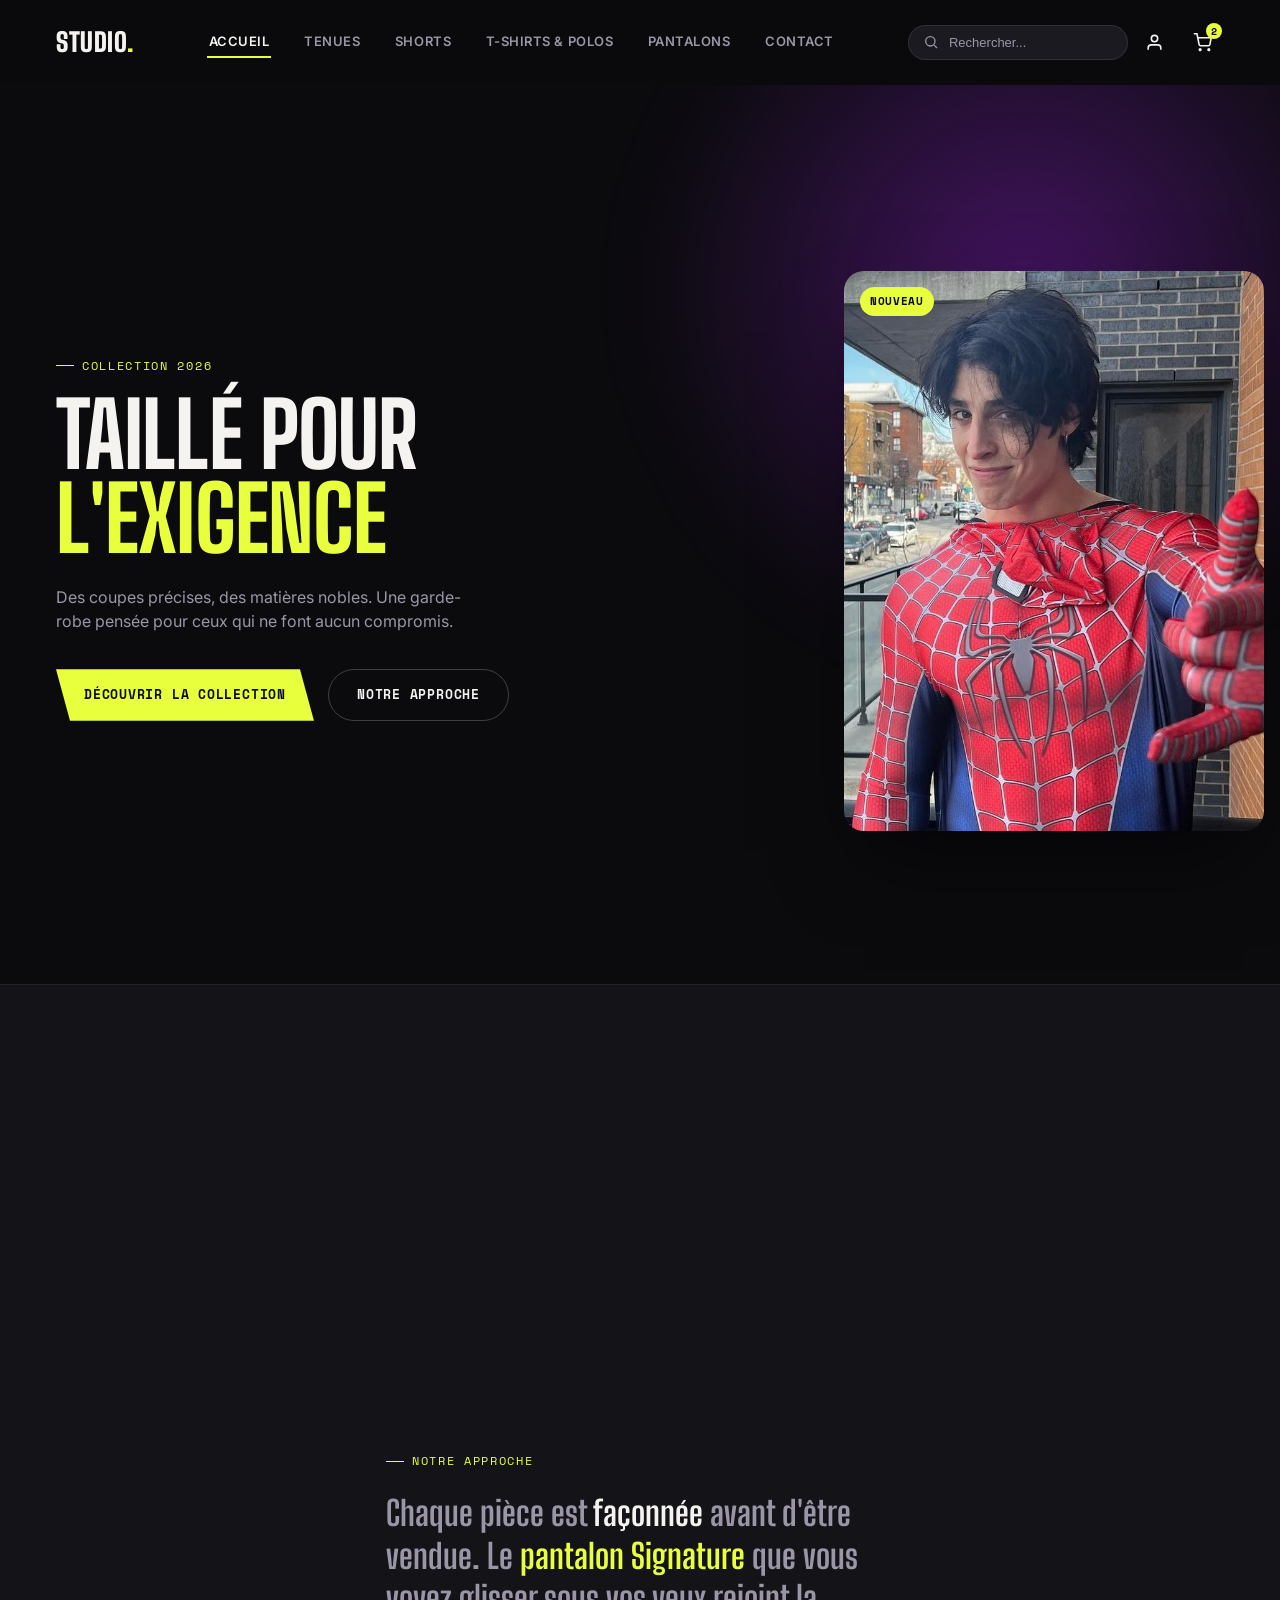
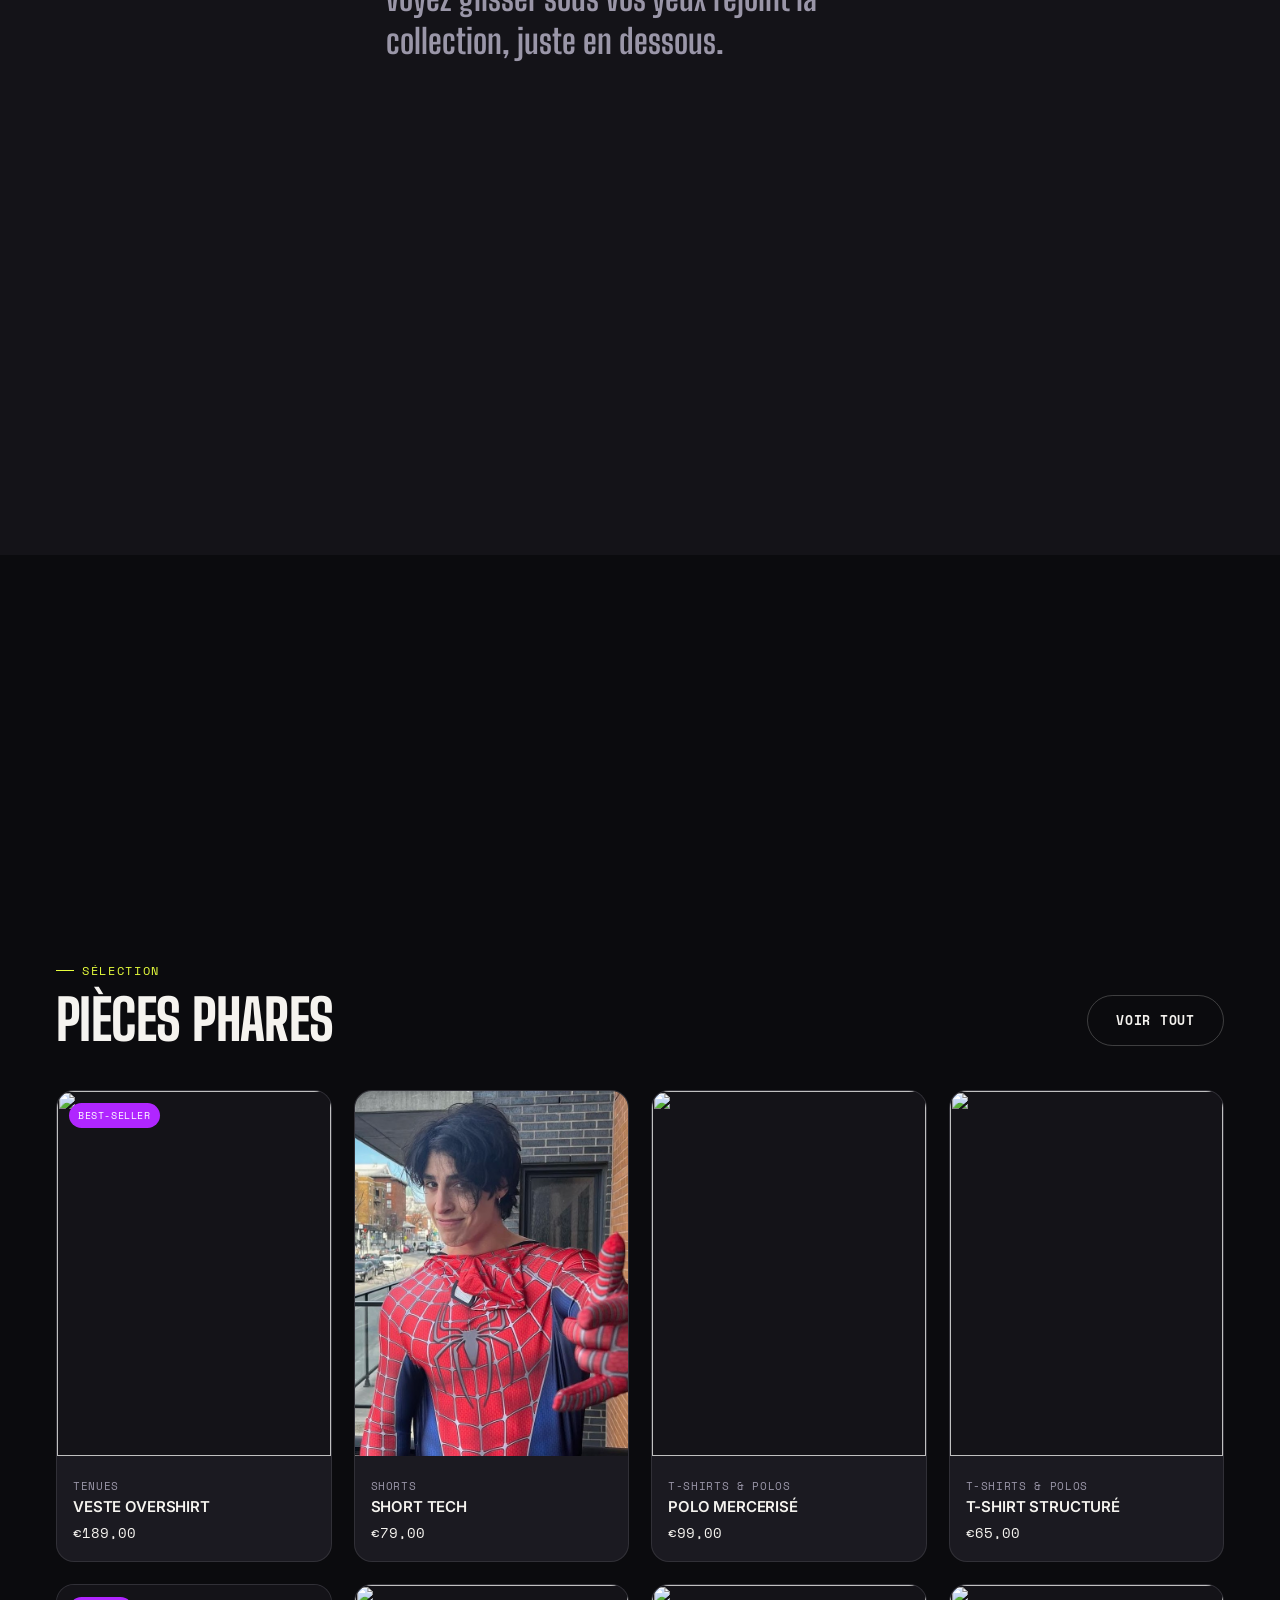
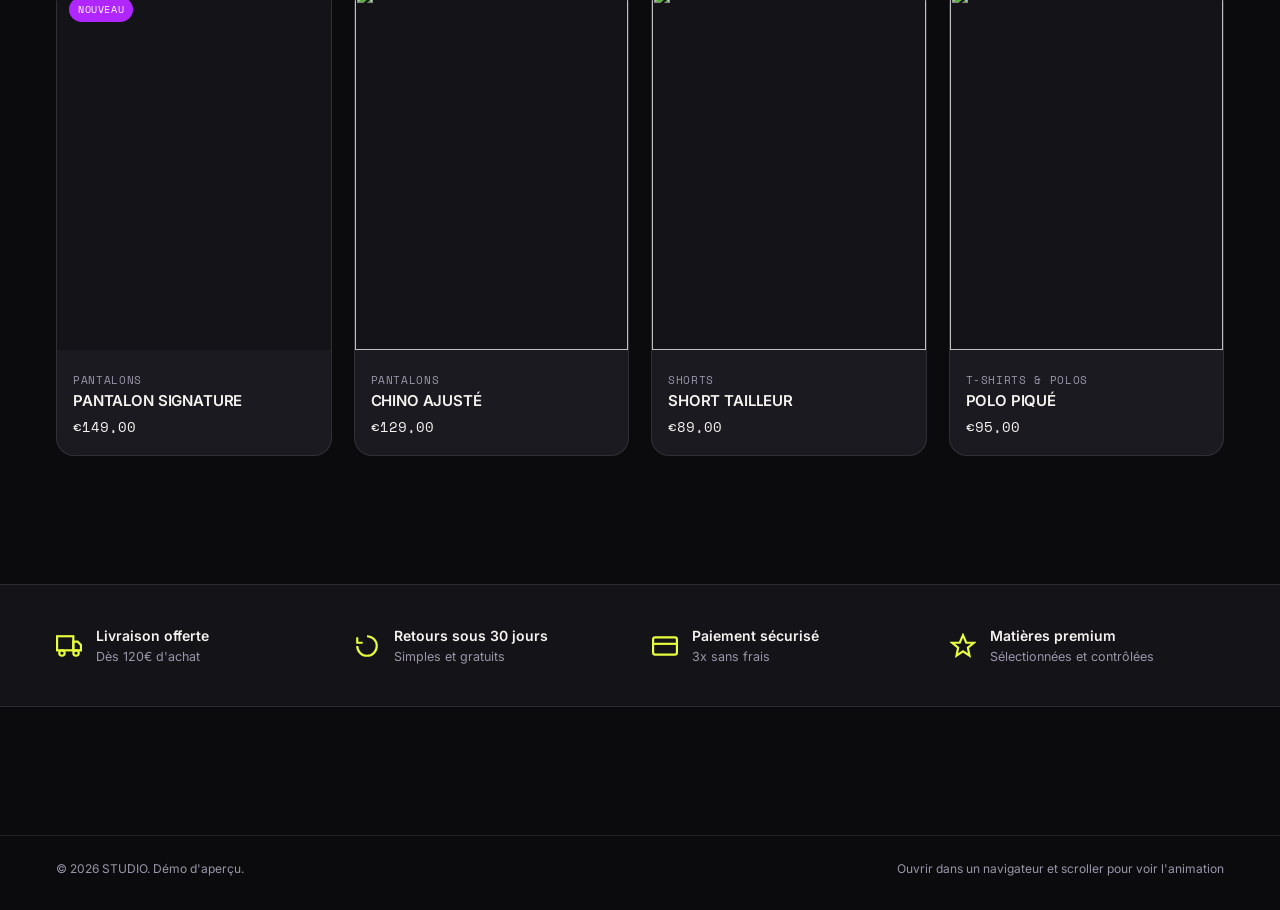
==== index.html @ 7e3ee6e3 "Rename preview.html to index.html" ====
<!doctype html>
<html lang="fr">
<head>
<meta charset="utf-8">
<meta name="viewport" content="width=device-width, initial-scale=1">
<title>Aperçu — Boutique haut de gamme (démo scrollytelling)</title>
<link rel="stylesheet" href="theme.css">
<script src="https://cdnjs.cloudflare.com/ajax/libs/gsap/3.12.5/gsap.min.js"></script>
<script src="https://cdnjs.cloudflare.com/ajax/libs/gsap/3.12.5/ScrollTrigger.min.js"></script>
</head>
<body>

<!-- ============ HEADER ============ -->
<header class="site-header" data-header>
  <div class="container site-header__inner">
    <a href="#" class="site-header__logo">STUDIO<span>.</span></a>
    <nav class="site-nav">
      <a href="#" aria-current="page">Accueil</a>
      <a href="#">Tenues</a>
      <a href="#">Shorts</a>
      <a href="#">T-shirts &amp; Polos</a>
      <a href="#">Pantalons</a>
      <a href="#">Contact</a>
    </nav>
    <div class="site-header__actions">
      <form class="header-search" onsubmit="return false;">
        <svg viewBox="0 0 24 24" fill="none" stroke="currentColor" stroke-width="2"><circle cx="11" cy="11" r="7"/><line x1="21" y1="21" x2="16.65" y2="16.65"/></svg>
        <input type="search" placeholder="Rechercher...">
      </form>
      <a href="#" class="header-icon-btn"><svg viewBox="0 0 24 24" fill="none" stroke="currentColor" stroke-width="2"><path d="M20 21v-2a4 4 0 0 0-4-4H8a4 4 0 0 0-4 4v2"/><circle cx="12" cy="7" r="4"/></svg></a>
      <a href="#" class="header-icon-btn">
        <svg viewBox="0 0 24 24" fill="none" stroke="currentColor" stroke-width="2"><circle cx="9" cy="21" r="1"/><circle cx="20" cy="21" r="1"/><path d="M1 1h4l2.68 13.39a2 2 0 0 0 2 1.61h9.72a2 2 0 0 0 2-1.61L23 6H6"/></svg>
        <span class="cart-count">2</span>
      </a>
    </div>
  </div>
</header>

<main>

  <!-- ============ HERO + TRAJET DU PANTALON ============ -->
  <div class="scrolly-track" data-scrolly-track>

    <section class="hero">
      <div class="container hero__grid">
        <div class="hero__content">
          <span class="eyebrow">Collection 2026</span>
          <h1 class="hero__title">Taillé pour <em>l'exigence</em></h1>
          <p class="hero__desc">Des coupes précises, des matières nobles. Une garde-robe pensée pour ceux qui ne font aucun compromis.</p>
          <div class="hero__cta">
            <a href="#" class="btn">Découvrir la collection</a>
            <a href="#recit" class="btn btn--ghost">Notre approche</a>
          </div>
        </div>

        <div class="hero-pantalon-wrap" data-hero-pantalon-wrap>
          <figure class="hero-pantalon" data-hero-pantalon>
            <span class="hero-pantalon__tag">Nouveau</span>
            <img src="Tennue1.Png" alt="Placeholder pantalon">
          </figure>
        </div>
      </div>
    </section>

    <section class="scrolly-story" id="recit">
      <div class="container scrolly-story__inner">
        <span class="eyebrow">Notre approche</span>
        <p style="margin-top:22px;">
          Chaque pièce est <strong>façonnée</strong> avant d'être vendue.
          Le <mark>pantalon Signature</mark> que vous voyez glisser sous vos yeux rejoint la collection, juste en dessous.
        </p>
      </div>
    </section>

  </div>

  <!-- ============ GRILLE PRODUITS ============ -->
  <section class="product-section" id="produits">
    <div class="container">
      <div class="product-section__head">
        <div>
          <span class="eyebrow">Sélection</span>
          <h2 class="product-section__title">Pièces phares</h2>
        </div>
        <a href="#" class="btn btn--ghost">Voir tout</a>
      </div>

      <div class="product-grid">
        <a href="#" class="product-card">
          <div class="product-card__media"><span class="product-card__badge">Best-seller</span><img src="https://placehold.co/700x900/1B1A21/9A96A8?text=Veste+Overshirt" alt=""><span class="product-card__quickadd"><svg viewBox="0 0 24 24" width="16" height="16" fill="none" stroke="currentColor" stroke-width="2.4"><line x1="12" y1="5" x2="12" y2="19"/><line x1="5" y1="12" x2="19" y2="12"/></svg></span></div>
          <div class="product-card__body"><span class="product-card__cat">Tenues</span><h3 class="product-card__name">Veste Overshirt</h3><div class="product-card__price"><span>€189,00</span></div></div>
        </a>

        <a href="#" class="product-card">
          <div class="product-card__media"><img src="Tennue1.Png" alt=""><span class="product-card__quickadd"><svg viewBox="0 0 24 24" width="16" height="16" fill="none" stroke="currentColor" stroke-width="2.4"><line x1="12" y1="5" x2="12" y2="19"/><line x1="5" y1="12" x2="19" y2="12"/></svg></span></div>
          <div class="product-card__body"><span class="product-card__cat">Shorts</span><h3 class="product-card__name">Short Tech</h3><div class="product-card__price"><span>€79,00</span></div></div>
        </a>

        <a href="#" class="product-card">
          <div class="product-card__media"><img src="https://placehold.co/700x900/1B1A21/9A96A8?text=Polo+Mercerise" alt=""><span class="product-card__quickadd"><svg viewBox="0 0 24 24" width="16" height="16" fill="none" stroke="currentColor" stroke-width="2.4"><line x1="12" y1="5" x2="12" y2="19"/><line x1="5" y1="12" x2="19" y2="12"/></svg></span></div>
          <div class="product-card__body"><span class="product-card__cat">T-shirts &amp; Polos</span><h3 class="product-card__name">Polo Mercerisé</h3><div class="product-card__price"><span>€99,00</span></div></div>
        </a>

        <a href="#" class="product-card">
          <div class="product-card__media"><img src="https://placehold.co/700x900/1B1A21/9A96A8?text=T-shirt+Structure" alt=""><span class="product-card__quickadd"><svg viewBox="0 0 24 24" width="16" height="16" fill="none" stroke="currentColor" stroke-width="2.4"><line x1="12" y1="5" x2="12" y2="19"/><line x1="5" y1="12" x2="19" y2="12"/></svg></span></div>
          <div class="product-card__body"><span class="product-card__cat">T-shirts &amp; Polos</span><h3 class="product-card__name">T-shirt Structuré</h3><div class="product-card__price"><span>€65,00</span></div></div>
        </a>

        <!-- CASE CIBLE DE L'ANIMATION -->
        <a href="#" class="product-card grid-target-case" data-grid-target>
          <div class="product-card__media">
            <span class="product-card__badge">Nouveau</span>
            <img src="https://placehold.co/700x900/1B1A21/E8FF3D?text=Pantalon+Signature" alt="">
            <span class="product-card__quickadd"><svg viewBox="0 0 24 24" width="16" height="16" fill="none" stroke="currentColor" stroke-width="2.4"><line x1="12" y1="5" x2="12" y2="19"/><line x1="5" y1="12" x2="19" y2="12"/></svg></span>
          </div>
          <div class="product-card__body"><span class="product-card__cat">Pantalons</span><h3 class="product-card__name">Pantalon Signature</h3><div class="product-card__price"><span>€149,00</span></div></div>
        </a>

        <a href="#" class="product-card">
          <div class="product-card__media"><img src="https://placehold.co/700x900/1B1A21/9A96A8?text=Chino+Ajuste" alt=""><span class="product-card__quickadd"><svg viewBox="0 0 24 24" width="16" height="16" fill="none" stroke="currentColor" stroke-width="2.4"><line x1="12" y1="5" x2="12" y2="19"/><line x1="5" y1="12" x2="19" y2="12"/></svg></span></div>
          <div class="product-card__body"><span class="product-card__cat">Pantalons</span><h3 class="product-card__name">Chino Ajusté</h3><div class="product-card__price"><span>€129,00</span></div></div>
        </a>

        <a href="#" class="product-card">
          <div class="product-card__media"><img src="https://placehold.co/700x900/1B1A21/9A96A8?text=Short+Tailleur" alt=""><span class="product-card__quickadd"><svg viewBox="0 0 24 24" width="16" height="16" fill="none" stroke="currentColor" stroke-width="2.4"><line x1="12" y1="5" x2="12" y2="19"/><line x1="5" y1="12" x2="19" y2="12"/></svg></span></div>
          <div class="product-card__body"><span class="product-card__cat">Shorts</span><h3 class="product-card__name">Short Tailleur</h3><div class="product-card__price"><span>€89,00</span></div></div>
        </a>

        <a href="#" class="product-card">
          <div class="product-card__media"><img src="https://placehold.co/700x900/1B1A21/9A96A8?text=Polo+Pique" alt=""><span class="product-card__quickadd"><svg viewBox="0 0 24 24" width="16" height="16" fill="none" stroke="currentColor" stroke-width="2.4"><line x1="12" y1="5" x2="12" y2="19"/><line x1="5" y1="12" x2="19" y2="12"/></svg></span></div>
          <div class="product-card__body"><span class="product-card__cat">T-shirts &amp; Polos</span><h3 class="product-card__name">Polo Piqué</h3><div class="product-card__price"><span>€95,00</span></div></div>
        </a>
      </div>
    </div>
  </section>

  <!-- ============ RÉASSURANCE ============ -->
  <section class="reassurance">
    <div class="container reassurance__grid">
      <div class="reassurance__item"><svg viewBox="0 0 24 24" fill="none" stroke="currentColor" stroke-width="2"><rect x="1" y="3" width="15" height="13"/><path d="M16 8h4l3 3v5h-7V8z"/><circle cx="5.5" cy="18.5" r="2.5"/><circle cx="18.5" cy="18.5" r="2.5"/></svg><div><h4>Livraison offerte</h4><p>Dès 120€ d'achat</p></div></div>
      <div class="reassurance__item"><svg viewBox="0 0 24 24" fill="none" stroke="currentColor" stroke-width="2"><path d="M3 12a9 9 0 1 0 9-9"/><path d="M3 4v5h5"/></svg><div><h4>Retours sous 30 jours</h4><p>Simples et gratuits</p></div></div>
      <div class="reassurance__item"><svg viewBox="0 0 24 24" fill="none" stroke="currentColor" stroke-width="2"><rect x="1" y="4" width="22" height="16" rx="2"/><line x1="1" y1="10" x2="23" y2="10"/></svg><div><h4>Paiement sécurisé</h4><p>3x sans frais</p></div></div>
      <div class="reassurance__item"><svg viewBox="0 0 24 24" fill="none" stroke="currentColor" stroke-width="2"><path d="M12 2l3 7h7l-5.5 4.5L18 21l-6-4-6 4 1.5-7.5L2 9h7z"/></svg><div><h4>Matières premium</h4><p>Sélectionnées et contrôlées</p></div></div>
    </div>
  </section>

</main>

<footer class="site-footer">
  <div class="container site-footer__bottom">
    <span>&copy; 2026 STUDIO. Démo d'aperçu.</span>
    <span>Ouvrir dans un navigateur et scroller pour voir l'animation</span>
  </div>
</footer>

<script src="assets/scrollytelling.js" defer></script>
</body>
</html>
---- theme.css ----
/* ==========================================================================
   THEME.CSS — Boutique haut de gamme
   Palette : noir profond + violet électrique + jaune acide
   Typo     : Big Shoulders Display (titres) / Inter (texte) / Space Mono (tags)
   ========================================================================== */

@import url('https://fonts.googleapis.com/css2?family=Big+Shoulders+Display:wght@600;700;800;900&family=Inter:wght@400;500;600;700&family=Space+Mono:wght@400;700&display=swap');

/* ---------- 1. Design tokens ------------------------------------------- */
:root{
  /* Couleurs de fond */
  --color-bg:           #0B0B0E;   /* noir profond, base */
  --color-bg-soft:      #141318;   /* sections alternées */
  --color-surface:      #1B1A21;   /* cartes produit */
  --color-surface-2:    #232129;   /* survol carte */

  /* Couleurs de texte */
  --color-text:         #F5F3EF;
  --color-text-muted:   #9A96A8;

  /* Accents vibrants (à ajuster librement) */
  --color-accent:       #B026FF;   /* violet électrique */
  --color-accent-2:     #E8FF3D;   /* jaune acide / néon */
  --color-accent-rgb:   176, 38, 255;

  /* Traits / bordures */
  --color-line:         rgba(245, 243, 239, 0.10);
  --color-line-strong:  rgba(245, 243, 239, 0.22);

  /* Typo */
  --font-display: 'Big Shoulders Display', 'Arial Narrow', sans-serif;
  --font-body:    'Inter', -apple-system, BlinkMacSystemFont, sans-serif;
  --font-mono:    'Space Mono', ui-monospace, monospace;

  /* Rythme */
  --container-max: 1360px;
  --gap-section:   clamp(64px, 10vw, 140px);
  --radius-card:   18px;
  --radius-pill:   999px;

  /* Transitions */
  --ease-premium: cubic-bezier(.16,.84,.24,1);
}

/* ---------- 2. Reset & base --------------------------------------------- */
*, *::before, *::after{ box-sizing: border-box; }
html{ scroll-behavior: smooth; }
@media (prefers-reduced-motion: reduce){
  html{ scroll-behavior: auto; }
  *, *::before, *::after{ animation-duration: 0.001ms !important; transition-duration: 0.001ms !important; }
}

body{
  margin: 0;
  background: var(--color-bg);
  color: var(--color-text);
  font-family: var(--font-body);
  font-size: 16px;
  line-height: 1.5;
  -webkit-font-smoothing: antialiased;
}

img{ max-width: 100%; display: block; }
a{ color: inherit; text-decoration: none; }
button{ font-family: inherit; cursor: pointer; }

.container{
  max-width: var(--container-max);
  margin-inline: auto;
  padding-inline: clamp(20px, 5vw, 56px);
}

.eyebrow{
  font-family: var(--font-mono);
  font-size: 12px;
  letter-spacing: 0.14em;
  text-transform: uppercase;
  color: var(--color-accent-2);
  display: inline-flex;
  align-items: center;
  gap: 8px;
}
.eyebrow::before{
  content: "";
  width: 18px;
  height: 1px;
  background: var(--color-accent-2);
}

h1, h2, h3, .font-display{
  font-family: var(--font-display);
  font-weight: 800;
  text-transform: uppercase;
  letter-spacing: -0.01em;
  line-height: 0.94;
  margin: 0;
}

/* Bouton signature : coin coupé façon étiquette de vêtement */
.btn{
  --btn-bg: var(--color-accent-2);
  --btn-fg: #0B0B0E;
  display: inline-flex;
  align-items: center;
  gap: 10px;
  padding: 15px 28px;
  background: var(--btn-bg);
  color: var(--btn-fg);
  font-family: var(--font-mono);
  font-size: 13px;
  font-weight: 700;
  letter-spacing: 0.06em;
  text-transform: uppercase;
  border: none;
  clip-path: polygon(0 0, calc(100% - 14px) 0, 100% 100%, 14px 100%);
  transition: transform .35s var(--ease-premium), background .35s;
}
.btn:hover{ transform: translateY(-2px); }
.btn--ghost{
  --btn-bg: transparent;
  --btn-fg: var(--color-text);
  border: 1px solid var(--color-line-strong);
  clip-path: none;
  border-radius: var(--radius-pill);
}
.btn--ghost:hover{ border-color: var(--color-accent-2); color: var(--color-accent-2); }

/* ==========================================================================
   3. HEADER
   ========================================================================== */
.site-header{
  position: sticky;
  top: 0;
  z-index: 100;
  width: 100%;
  background: rgba(11, 11, 14, 0.55);
  backdrop-filter: blur(14px) saturate(140%);
  border-bottom: 1px solid transparent;
  transition: border-color .3s ease, background .3s ease;
}
.site-header.is-scrolled{
  background: rgba(11, 11, 14, 0.92);
  border-bottom-color: var(--color-line);
}

.site-header__inner{
  display: flex;
  align-items: center;
  justify-content: space-between;
  gap: 24px;
  height: 84px;
}

.site-header__logo{
  font-family: var(--font-display);
  font-size: 26px;
  font-weight: 900;
  text-transform: uppercase;
  letter-spacing: 0.02em;
  white-space: nowrap;
}
.site-header__logo span{ color: var(--color-accent-2); }

.site-nav{
  display: flex;
  align-items: center;
  gap: clamp(18px, 2.4vw, 38px);
}
.site-nav a{
  position: relative;
  font-size: 13px;
  font-weight: 600;
  letter-spacing: 0.04em;
  text-transform: uppercase;
  color: var(--color-text-muted);
  padding: 6px 2px;
  transition: color .25s;
}
.site-nav a::after{
  content: "";
  position: absolute;
  left: 0; bottom: 0;
  height: 2px;
  width: 0%;
  background: var(--color-accent-2);
  transition: width .3s var(--ease-premium);
}
.site-nav a:hover,
.site-nav a[aria-current="page"]{ color: var(--color-text); }
.site-nav a:hover::after,
.site-nav a[aria-current="page"]::after{ width: 100%; }

.site-header__actions{
  display: flex;
  align-items: center;
  gap: 6px;
}
.header-icon-btn{
  position: relative;
  width: 42px;
  height: 42px;
  display: grid;
  place-items: center;
  border-radius: 50%;
  color: var(--color-text);
  background: transparent;
  transition: background .25s;
}
.header-icon-btn:hover{ background: var(--color-surface); }
.header-icon-btn svg{ width: 19px; height: 19px; }
.header-icon-btn .cart-count{
  position: absolute;
  top: 2px; right: 2px;
  min-width: 16px;
  height: 16px;
  padding: 0 3px;
  border-radius: 50%;
  background: var(--color-accent-2);
  color: #0B0B0E;
  font-family: var(--font-mono);
  font-size: 10px;
  font-weight: 700;
  display: grid;
  place-items: center;
}

.header-search{
  display: flex;
  align-items: center;
  gap: 8px;
  background: var(--color-surface);
  border: 1px solid var(--color-line);
  border-radius: var(--radius-pill);
  padding: 8px 14px;
  width: 220px;
  transition: border-color .25s, width .25s;
}
.header-search:focus-within{ border-color: var(--color-accent); width: 260px; }
.header-search input{
  background: none;
  border: none;
  outline: none;
  color: var(--color-text);
  font-size: 13px;
  width: 100%;
}
.header-search input::placeholder{ color: var(--color-text-muted); }
.header-search svg{ width: 16px; height: 16px; flex-shrink: 0; color: var(--color-text-muted); }

.header-burger{ display: none; }

@media (max-width: 900px){
  .site-nav{ display: none; }
  .header-search{ display: none; }
  .header-burger{
    display: grid;
    place-items: center;
    width: 42px; height: 42px;
  }
}

/* ==========================================================================
   4. HERO + SCROLLYTELLING
   ========================================================================== */
.scrolly-track{
  position: relative;
  /* Hauteur = distance de scroll pendant laquelle le pantalon voyage.
     Augmenter/diminuer cette valeur ralentit ou accélère la trajectoire. */
  min-height: 260vh;
}

.hero{
  position: relative;
  height: 100vh;
  min-height: 640px;
  display: flex;
  align-items: center;
  overflow: hidden;
  border-bottom: 1px solid var(--color-line);
}

.hero::before{
  /* Halo d'accent en fond, ambiance "spotlight" */
  content: "";
  position: absolute;
  top: -20%; right: -10%;
  width: 60vw; height: 60vw;
  background: radial-gradient(circle, rgba(var(--color-accent-rgb), .35), transparent 70%);
  filter: blur(40px);
  pointer-events: none;
}

.hero__grid{
  position: relative;
  z-index: 2;
  width: 100%;
  display: grid;
  grid-template-columns: 1.1fr 1fr;
  align-items: center;
  gap: 40px;
}

.hero__content{ max-width: 560px; }
.hero__title{
  font-size: clamp(48px, 7vw, 96px);
  margin-top: 18px;
}
.hero__title em{
  font-style: normal;
  color: var(--color-accent-2);
  -webkit-text-stroke: 0;
}
.hero__desc{
  margin-top: 24px;
  max-width: 420px;
  color: var(--color-text-muted);
  font-size: 16px;
}
.hero__cta{ margin-top: 36px; display: flex; gap: 14px; flex-wrap: wrap; }

/* Conteneur qui réserve l'espace de l'image dans le hero,
   même quand l'image passe en position: fixed via JS */
.hero-pantalon-wrap{
  position: relative;
  justify-self: end;
  width: min(420px, 90%);
  aspect-ratio: 3 / 4;
}

/* L'IMAGE ANIMÉE — sélecteur ciblé par scrollytelling.js */
.hero-pantalon{
  position: absolute;
  inset: 0;
  width: 100%;
  height: 100%;
  border-radius: 20px;
  overflow: hidden;
  box-shadow: 0 40px 80px -20px rgba(0,0,0,.6);
  will-change: transform, top, left, width, height;
}
.hero-pantalon img{
  width: 100%;
  height: 100%;
  object-fit: cover;
}
.hero-pantalon__tag{
  position: absolute;
  top: 16px; left: 16px;
  background: var(--color-accent-2);
  color: #0B0B0E;
  font-family: var(--font-mono);
  font-size: 11px;
  font-weight: 700;
  padding: 6px 10px;
  border-radius: var(--radius-pill);
  text-transform: uppercase;
  letter-spacing: .06em;
}

/* Section intermédiaire = "spacer" narratif entre le hero et la grille,
   c'est la distance de scroll pendant laquelle le pantalon voyage. */
.scrolly-story{
  position: relative;
  z-index: 1;
  min-height: 130vh;
  display: flex;
  align-items: center;
  background: var(--color-bg-soft);
}
.scrolly-story__inner{ max-width: 620px; }
.scrolly-story p{
  font-size: clamp(22px, 3vw, 34px);
  font-family: var(--font-display);
  text-transform: none;
  font-weight: 700;
  line-height: 1.25;
  color: var(--color-text-muted);
}
.scrolly-story strong{ color: var(--color-text); }
.scrolly-story mark{
  background: none;
  color: var(--color-accent-2);
}

@media (max-width: 900px){
  .hero__grid{ grid-template-columns: 1fr; text-align: left; }
  .hero-pantalon-wrap{ justify-self: start; width: min(340px, 70%); margin-top: 40px; }
  .scrolly-track{ min-height: auto; }
  .scrolly-story{ min-height: auto; padding-block: 80px; }
}

/* ==========================================================================
   5. GRILLE PRODUITS
   ========================================================================== */
.product-section{
  padding-block: var(--gap-section);
  background: var(--color-bg);
}
.product-section__head{
  display: flex;
  align-items: flex-end;
  justify-content: space-between;
  gap: 24px;
  margin-bottom: 44px;
  flex-wrap: wrap;
}
.product-section__title{ font-size: clamp(34px, 4.4vw, 56px); margin-top: 14px; }

.product-grid{
  display: grid;
  grid-template-columns: repeat(4, 1fr);
  gap: 22px;
}
@media (max-width: 1100px){ .product-grid{ grid-template-columns: repeat(3, 1fr); } }
@media (max-width: 760px){ .product-grid{ grid-template-columns: repeat(2, 1fr); gap: 14px; } }
@media (max-width: 460px){ .product-grid{ grid-template-columns: 1fr; } }

.product-card{
  position: relative;
  background: var(--color-surface);
  border: 1px solid var(--color-line);
  border-radius: var(--radius-card);
  overflow: hidden;
  transition: transform .4s var(--ease-premium), border-color .4s;
}
.product-card:hover{
  transform: translateY(-6px);
  border-color: var(--color-line-strong);
}

.product-card__media{
  position: relative;
  aspect-ratio: 3 / 4;
  background: var(--color-bg-soft);
  overflow: hidden;
}
.product-card__media img{
  width: 100%; height: 100%; object-fit: cover;
  transition: transform .6s var(--ease-premium);
}
.product-card:hover .product-card__media img{ transform: scale(1.06); }

.product-card__badge{
  position: absolute;
  top: 12px; left: 12px;
  font-family: var(--font-mono);
  font-size: 10px;
  letter-spacing: .06em;
  text-transform: uppercase;
  background: var(--color-accent);
  color: #fff;
  padding: 5px 9px;
  border-radius: var(--radius-pill);
  z-index: 3;
}

.product-card__quickadd{
  position: absolute;
  right: 12px; bottom: 12px;
  width: 40px; height: 40px;
  display: grid; place-items: center;
  background: var(--color-accent-2);
  color: #0B0B0E;
  border-radius: 50%;
  opacity: 0;
  transform: translateY(8px);
  transition: opacity .3s, transform .3s;
}
.product-card:hover .product-card__quickadd{ opacity: 1; transform: translateY(0); }

.product-card__body{ padding: 16px 16px 18px; }
.product-card__cat{
  font-family: var(--font-mono);
  font-size: 11px;
  color: var(--color-text-muted);
  text-transform: uppercase;
  letter-spacing: .06em;
}
.product-card__name{
  margin-top: 4px;
  font-family: var(--font-body);
  font-weight: 600;
  font-size: 15px;
}
.product-card__price{
  margin-top: 8px;
  display: flex;
  align-items: center;
  gap: 8px;
  font-family: var(--font-mono);
  font-size: 14px;
}
.product-card__price .price-compare{
  text-decoration: line-through;
  color: var(--color-text-muted);
  font-size: 12px;
}

/* CASE CIBLE DE L'ANIMATION — le pantalon vient s'encastrer ici */
.grid-target-case{
  outline: 2px dashed transparent; /* visible en debug si besoin */
}
.grid-target-case .product-card__media{
  /* Le placeholder statique reste invisible tant que l'image volante
     n'a pas terminé sa trajectoire (voir scrollytelling.js) */
}
.grid-target-case .product-card__media img{
  opacity: 0;
  transition: opacity .25s ease;
}
.grid-target-case.is-docked .product-card__media img{
  opacity: 1;
}

/* ==========================================================================
   6. RÉASSURANCE
   ========================================================================== */
.reassurance{
  border-top: 1px solid var(--color-line);
  border-bottom: 1px solid var(--color-line);
  background: var(--color-bg-soft);
}
.reassurance__grid{
  display: grid;
  grid-template-columns: repeat(4, 1fr);
  gap: 24px;
  padding-block: 40px;
}
@media (max-width: 760px){ .reassurance__grid{ grid-template-columns: repeat(2, 1fr); } }

.reassurance__item{
  display: flex;
  align-items: center;
  gap: 14px;
}
.reassurance__item svg{
  width: 26px; height: 26px;
  color: var(--color-accent-2);
  flex-shrink: 0;
}
.reassurance__item h4{
  margin: 0 0 2px;
  font-family: var(--font-body);
  font-size: 14px;
  font-weight: 600;
  text-transform: none;
}
.reassurance__item p{
  margin: 0;
  font-size: 12.5px;
  color: var(--color-text-muted);
}

/* ==========================================================================
   7. FOOTER
   ========================================================================== */
.site-footer{
  background: var(--color-bg);
  padding-block: 72px 32px;
}
.site-footer__grid{
  display: grid;
  grid-template-columns: 1.4fr repeat(3, 1fr);
  gap: 40px;
}
@media (max-width: 760px){ .site-footer__grid{ grid-template-columns: 1fr 1fr; } }

.site-footer__brand{ font-family: var(--font-display); font-size: 24px; }
.site-footer__brand span{ color: var(--color-accent-2); }
.site-footer p.muted{ color: var(--color-text-muted); font-size: 13.5px; max-width: 320px; }

.site-footer h5{
  font-family: var(--font-mono);
  font-size: 11px;
  text-transform: uppercase;
  letter-spacing: .08em;
  color: var(--color-text-muted);
  margin: 0 0 14px;
}
.site-footer ul{ list-style: none; margin: 0; padding: 0; display: grid; gap: 10px; }
.site-footer a{ font-size: 13.5px; color: var(--color-text); }
.site-footer a:hover{ color: var(--color-accent-2); }

.site-footer__bottom{
  margin-top: 56px;
  padding-top: 24px;
  border-top: 1px solid var(--color-line);
  display: flex;
  justify-content: space-between;
  flex-wrap: wrap;
  gap: 12px;
  font-size: 12px;
  color: var(--color-text-muted);
}
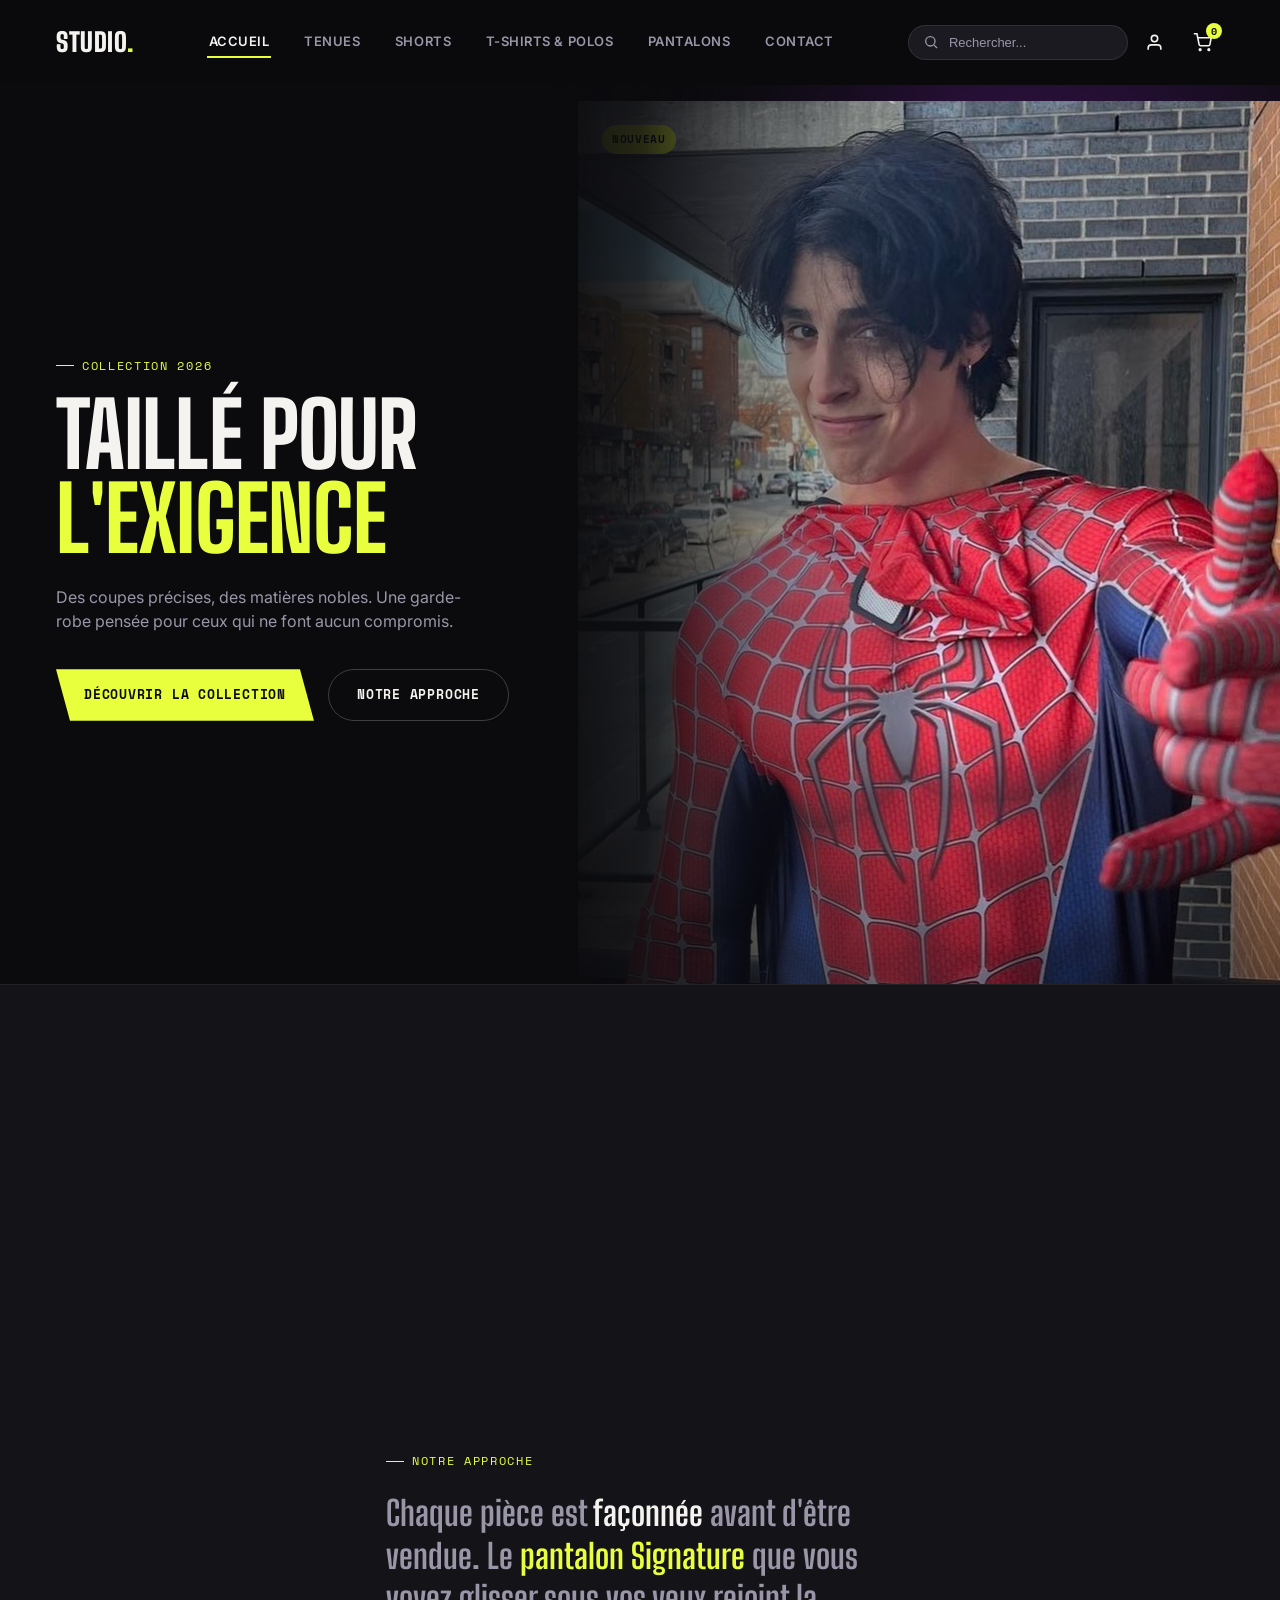
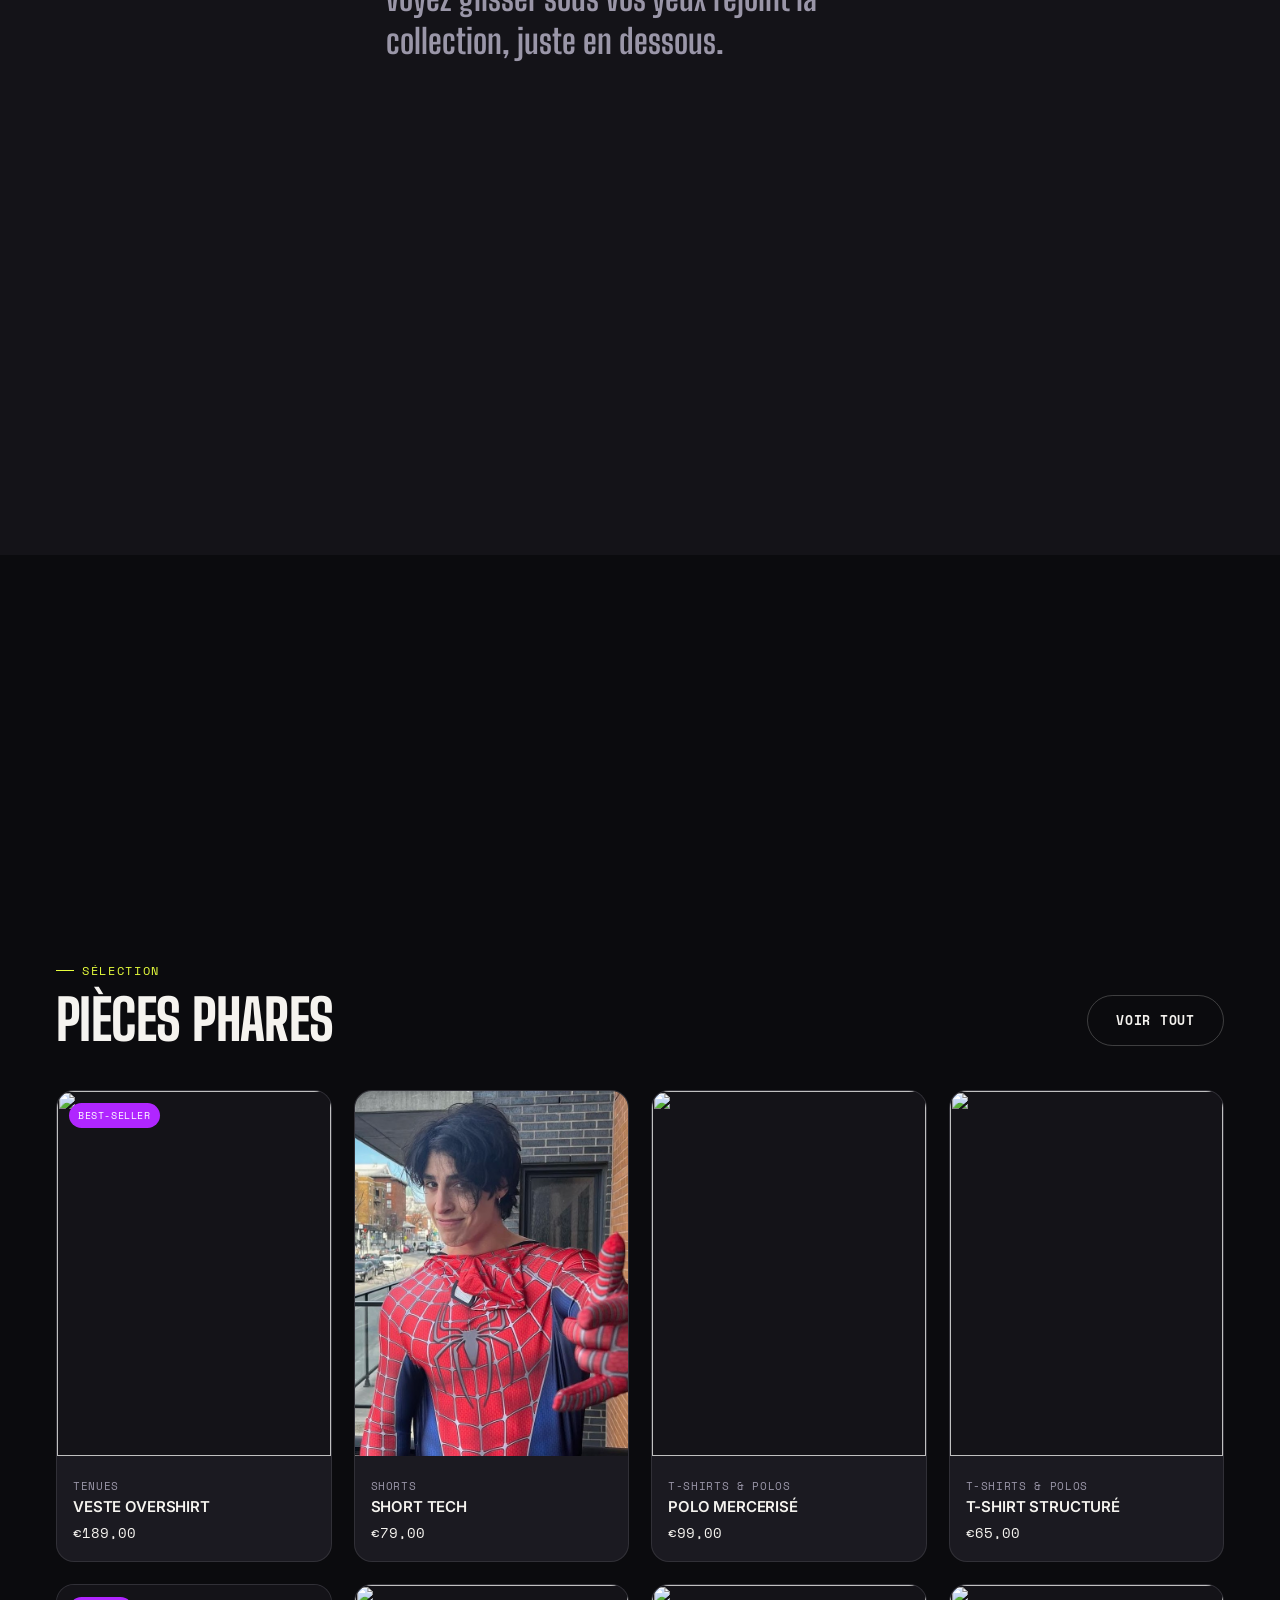
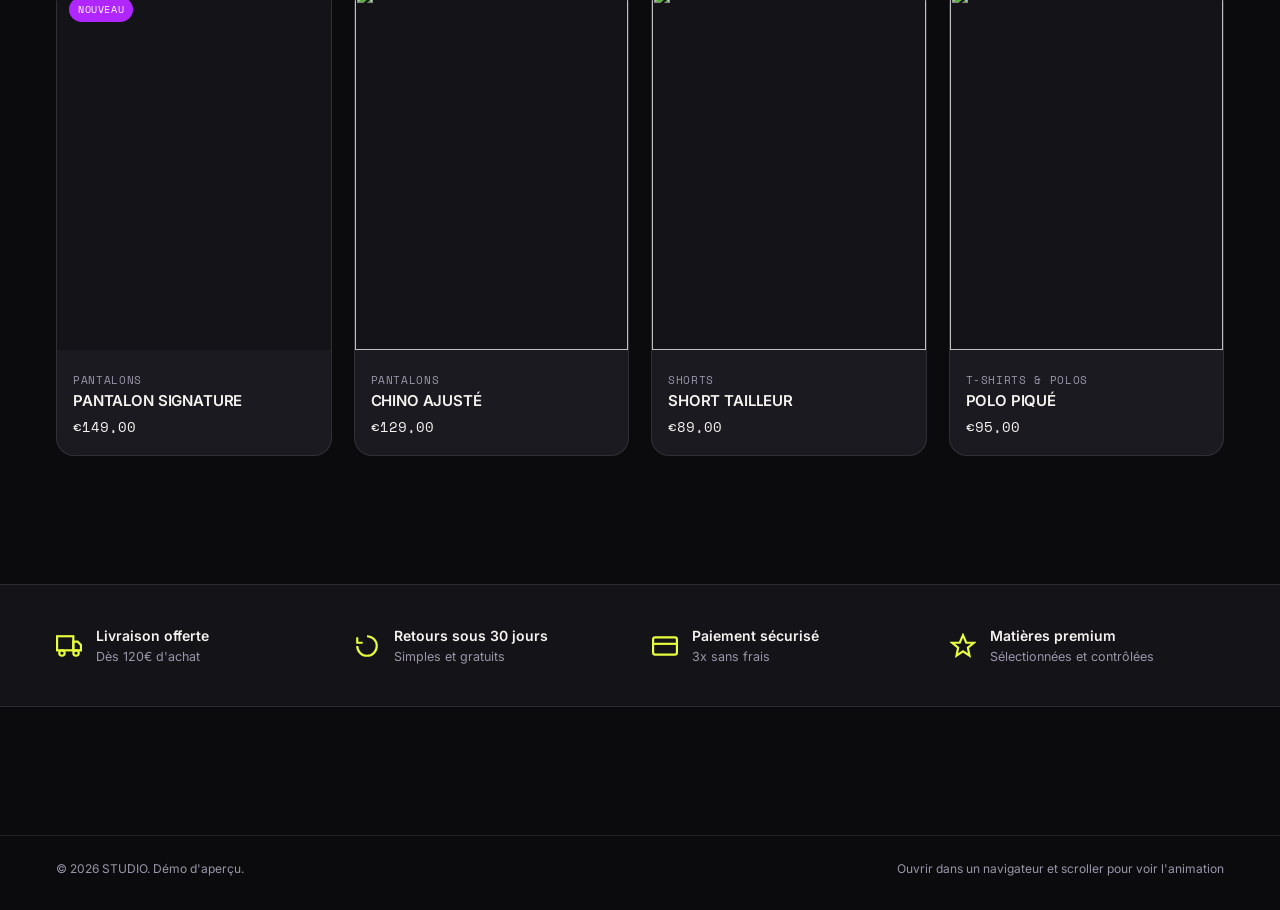
==== commit 5ec9da56: "Hero en panneau plein-hauteur avec dégradé, animation 100% pilotée par le scroll (rotation tumbling " ====
--- a/index.html
+++ b/index.html
@@ -13,24 +13,24 @@
 <!-- ============ HEADER ============ -->
 <header class="site-header" data-header>
   <div class="container site-header__inner">
-    <a href="#" class="site-header__logo">STUDIO<span>.</span></a>
+    <a href="index.html" class="site-header__logo">STUDIO<span>.</span></a>
     <nav class="site-nav">
-      <a href="#" aria-current="page">Accueil</a>
-      <a href="#">Tenues</a>
-      <a href="#">Shorts</a>
-      <a href="#">T-shirts &amp; Polos</a>
-      <a href="#">Pantalons</a>
-      <a href="#">Contact</a>
+      <a href="index.html" aria-current="page">Accueil</a>
+      <a href="tenues.html">Tenues</a>
+      <a href="shorts.html">Shorts</a>
+      <a href="tshirts-polos.html">T-shirts &amp; Polos</a>
+      <a href="pantalons.html">Pantalons</a>
+      <a href="contact.html">Contact</a>
     </nav>
     <div class="site-header__actions">
-      <form class="header-search" onsubmit="return false;">
+      <form class="header-search" action="boutique.html" method="get">
         <svg viewBox="0 0 24 24" fill="none" stroke="currentColor" stroke-width="2"><circle cx="11" cy="11" r="7"/><line x1="21" y1="21" x2="16.65" y2="16.65"/></svg>
-        <input type="search" placeholder="Rechercher...">
+        <input type="search" name="q" placeholder="Rechercher...">
       </form>
-      <a href="#" class="header-icon-btn"><svg viewBox="0 0 24 24" fill="none" stroke="currentColor" stroke-width="2"><path d="M20 21v-2a4 4 0 0 0-4-4H8a4 4 0 0 0-4 4v2"/><circle cx="12" cy="7" r="4"/></svg></a>
-      <a href="#" class="header-icon-btn">
+      <a href="compte.html" class="header-icon-btn"><svg viewBox="0 0 24 24" fill="none" stroke="currentColor" stroke-width="2"><path d="M20 21v-2a4 4 0 0 0-4-4H8a4 4 0 0 0-4 4v2"/><circle cx="12" cy="7" r="4"/></svg></a>
+      <a href="panier.html" class="header-icon-btn">
         <svg viewBox="0 0 24 24" fill="none" stroke="currentColor" stroke-width="2"><circle cx="9" cy="21" r="1"/><circle cx="20" cy="21" r="1"/><path d="M1 1h4l2.68 13.39a2 2 0 0 0 2 1.61h9.72a2 2 0 0 0 2-1.61L23 6H6"/></svg>
-        <span class="cart-count">2</span>
+        <span class="cart-count">0</span>
       </a>
     </div>
   </div>
@@ -42,22 +42,23 @@
   <div class="scrolly-track" data-scrolly-track>
 
     <section class="hero">
+      <div class="hero-pantalon-wrap" data-hero-pantalon-wrap>
+        <!-- IMAGE ANIMÉE : cible principale du script GSAP -->
+        <figure class="hero-pantalon" data-hero-pantalon>
+          <span class="hero-pantalon__tag">Nouveau</span>
+          <img src="Tennue1.Png" alt="Placeholder pantalon">
+        </figure>
+      </div>
+
       <div class="container hero__grid">
         <div class="hero__content">
           <span class="eyebrow">Collection 2026</span>
           <h1 class="hero__title">Taillé pour <em>l'exigence</em></h1>
           <p class="hero__desc">Des coupes précises, des matières nobles. Une garde-robe pensée pour ceux qui ne font aucun compromis.</p>
           <div class="hero__cta">
-            <a href="#" class="btn">Découvrir la collection</a>
+            <a href="boutique.html" class="btn">Découvrir la collection</a>
             <a href="#recit" class="btn btn--ghost">Notre approche</a>
           </div>
-        </div>
-
-        <div class="hero-pantalon-wrap" data-hero-pantalon-wrap>
-          <figure class="hero-pantalon" data-hero-pantalon>
-            <span class="hero-pantalon__tag">Nouveau</span>
-            <img src="Tennue1.Png" alt="Placeholder pantalon">
-          </figure>
         </div>
       </div>
     </section>
@@ -82,32 +83,32 @@
           <span class="eyebrow">Sélection</span>
           <h2 class="product-section__title">Pièces phares</h2>
         </div>
-        <a href="#" class="btn btn--ghost">Voir tout</a>
+        <a href="boutique.html" class="btn btn--ghost">Voir tout</a>
       </div>
 
       <div class="product-grid">
-        <a href="#" class="product-card">
+        <a href="tenues.html" class="product-card">
           <div class="product-card__media"><span class="product-card__badge">Best-seller</span><img src="https://placehold.co/700x900/1B1A21/9A96A8?text=Veste+Overshirt" alt=""><span class="product-card__quickadd"><svg viewBox="0 0 24 24" width="16" height="16" fill="none" stroke="currentColor" stroke-width="2.4"><line x1="12" y1="5" x2="12" y2="19"/><line x1="5" y1="12" x2="19" y2="12"/></svg></span></div>
           <div class="product-card__body"><span class="product-card__cat">Tenues</span><h3 class="product-card__name">Veste Overshirt</h3><div class="product-card__price"><span>€189,00</span></div></div>
         </a>
 
-        <a href="#" class="product-card">
+        <a href="shorts.html" class="product-card">
           <div class="product-card__media"><img src="Tennue1.Png" alt=""><span class="product-card__quickadd"><svg viewBox="0 0 24 24" width="16" height="16" fill="none" stroke="currentColor" stroke-width="2.4"><line x1="12" y1="5" x2="12" y2="19"/><line x1="5" y1="12" x2="19" y2="12"/></svg></span></div>
           <div class="product-card__body"><span class="product-card__cat">Shorts</span><h3 class="product-card__name">Short Tech</h3><div class="product-card__price"><span>€79,00</span></div></div>
         </a>
 
-        <a href="#" class="product-card">
+        <a href="tshirts-polos.html" class="product-card">
           <div class="product-card__media"><img src="https://placehold.co/700x900/1B1A21/9A96A8?text=Polo+Mercerise" alt=""><span class="product-card__quickadd"><svg viewBox="0 0 24 24" width="16" height="16" fill="none" stroke="currentColor" stroke-width="2.4"><line x1="12" y1="5" x2="12" y2="19"/><line x1="5" y1="12" x2="19" y2="12"/></svg></span></div>
           <div class="product-card__body"><span class="product-card__cat">T-shirts &amp; Polos</span><h3 class="product-card__name">Polo Mercerisé</h3><div class="product-card__price"><span>€99,00</span></div></div>
         </a>
 
-        <a href="#" class="product-card">
+        <a href="tshirts-polos.html" class="product-card">
           <div class="product-card__media"><img src="https://placehold.co/700x900/1B1A21/9A96A8?text=T-shirt+Structure" alt=""><span class="product-card__quickadd"><svg viewBox="0 0 24 24" width="16" height="16" fill="none" stroke="currentColor" stroke-width="2.4"><line x1="12" y1="5" x2="12" y2="19"/><line x1="5" y1="12" x2="19" y2="12"/></svg></span></div>
           <div class="product-card__body"><span class="product-card__cat">T-shirts &amp; Polos</span><h3 class="product-card__name">T-shirt Structuré</h3><div class="product-card__price"><span>€65,00</span></div></div>
         </a>
 
         <!-- CASE CIBLE DE L'ANIMATION -->
-        <a href="#" class="product-card grid-target-case" data-grid-target>
+        <a href="pantalons.html" class="product-card grid-target-case" data-grid-target>
           <div class="product-card__media">
             <span class="product-card__badge">Nouveau</span>
             <img src="https://placehold.co/700x900/1B1A21/E8FF3D?text=Pantalon+Signature" alt="">
@@ -116,17 +117,17 @@
           <div class="product-card__body"><span class="product-card__cat">Pantalons</span><h3 class="product-card__name">Pantalon Signature</h3><div class="product-card__price"><span>€149,00</span></div></div>
         </a>
 
-        <a href="#" class="product-card">
+        <a href="pantalons.html" class="product-card">
           <div class="product-card__media"><img src="https://placehold.co/700x900/1B1A21/9A96A8?text=Chino+Ajuste" alt=""><span class="product-card__quickadd"><svg viewBox="0 0 24 24" width="16" height="16" fill="none" stroke="currentColor" stroke-width="2.4"><line x1="12" y1="5" x2="12" y2="19"/><line x1="5" y1="12" x2="19" y2="12"/></svg></span></div>
           <div class="product-card__body"><span class="product-card__cat">Pantalons</span><h3 class="product-card__name">Chino Ajusté</h3><div class="product-card__price"><span>€129,00</span></div></div>
         </a>
 
-        <a href="#" class="product-card">
+        <a href="shorts.html" class="product-card">
           <div class="product-card__media"><img src="https://placehold.co/700x900/1B1A21/9A96A8?text=Short+Tailleur" alt=""><span class="product-card__quickadd"><svg viewBox="0 0 24 24" width="16" height="16" fill="none" stroke="currentColor" stroke-width="2.4"><line x1="12" y1="5" x2="12" y2="19"/><line x1="5" y1="12" x2="19" y2="12"/></svg></span></div>
           <div class="product-card__body"><span class="product-card__cat">Shorts</span><h3 class="product-card__name">Short Tailleur</h3><div class="product-card__price"><span>€89,00</span></div></div>
         </a>
 
-        <a href="#" class="product-card">
+        <a href="tshirts-polos.html" class="product-card">
           <div class="product-card__media"><img src="https://placehold.co/700x900/1B1A21/9A96A8?text=Polo+Pique" alt=""><span class="product-card__quickadd"><svg viewBox="0 0 24 24" width="16" height="16" fill="none" stroke="currentColor" stroke-width="2.4"><line x1="12" y1="5" x2="12" y2="19"/><line x1="5" y1="12" x2="19" y2="12"/></svg></span></div>
           <div class="product-card__body"><span class="product-card__cat">T-shirts &amp; Polos</span><h3 class="product-card__name">Polo Piqué</h3><div class="product-card__price"><span>€95,00</span></div></div>
         </a>
@@ -153,6 +154,6 @@
   </div>
 </footer>
 
-<script src="assets/scrollytelling.js" defer></script>
+<script src="scrollytelling.js" defer></script>
 </body>
 </html>
--- a/theme.css
+++ b/theme.css
@@ -288,16 +288,13 @@
   background: radial-gradient(circle, rgba(var(--color-accent-rgb), .35), transparent 70%);
   filter: blur(40px);
   pointer-events: none;
+  z-index: 0;
 }
 
 .hero__grid{
   position: relative;
-  z-index: 2;
+  z-index: 3;
   width: 100%;
-  display: grid;
-  grid-template-columns: 1.1fr 1fr;
-  align-items: center;
-  gap: 40px;
 }
 
 .hero__content{ max-width: 560px; }
@@ -318,25 +315,53 @@
 }
 .hero__cta{ margin-top: 36px; display: flex; gap: 14px; flex-wrap: wrap; }
 
-/* Conteneur qui réserve l'espace de l'image dans le hero,
-   même quand l'image passe en position: fixed via JS */
+/* Conteneur plein-hauteur du panneau image, collé au bord droit du hero.
+   C'est lui qui définit la zone que .hero-pantalon occupe au repos. */
 .hero-pantalon-wrap{
-  position: relative;
-  justify-self: end;
-  width: min(420px, 90%);
-  aspect-ratio: 3 / 4;
-}
-
-/* L'IMAGE ANIMÉE — sélecteur ciblé par scrollytelling.js */
+  position: absolute;
+  top: 0; right: 0; bottom: 0;
+  width: min(58%, 920px);
+  z-index: 1;
+  overflow: hidden;
+}
+
+/* Dégradé qui fond l'image dans le fond sombre côté gauche du panneau,
+   pour un rendu "éditorial" plutôt qu'une carte flottante qui coupe l'oeil. */
+.hero-pantalon-wrap::before{
+  content: "";
+  position: absolute;
+  inset: 0;
+  z-index: 2;
+  background: linear-gradient(
+    90deg,
+    var(--color-bg) 0%,
+    rgba(11, 11, 14, 0.88) 14%,
+    rgba(11, 11, 14, 0.45) 30%,
+    rgba(11, 11, 14, 0) 55%
+  );
+  opacity: var(--fade-opacity, 1);
+  pointer-events: none;
+}
+/* Léger voile en bas pour garder les infos (badge, etc.) lisibles */
+.hero-pantalon-wrap::after{
+  content: "";
+  position: absolute;
+  inset: 0;
+  z-index: 2;
+  background: linear-gradient(180deg, rgba(11,11,14,0) 70%, rgba(11,11,14,.5) 100%);
+  opacity: var(--fade-opacity, 1);
+  pointer-events: none;
+}
+
+/* L'IMAGE ANIMÉE — sélecteur ciblé par scrollytelling.js.
+   Au repos elle remplit tout .hero-pantalon-wrap (plein-hauteur, bord à bord). */
 .hero-pantalon{
   position: absolute;
   inset: 0;
   width: 100%;
   height: 100%;
-  border-radius: 20px;
   overflow: hidden;
-  box-shadow: 0 40px 80px -20px rgba(0,0,0,.6);
-  will-change: transform, top, left, width, height;
+  will-change: transform, top, left, width, height, rotate;
 }
 .hero-pantalon img{
   width: 100%;
@@ -345,7 +370,8 @@
 }
 .hero-pantalon__tag{
   position: absolute;
-  top: 16px; left: 16px;
+  top: 24px; left: 24px;
+  z-index: 3;
   background: var(--color-accent-2);
   color: #0B0B0E;
   font-family: var(--font-mono);
@@ -383,8 +409,16 @@
 }
 
 @media (max-width: 900px){
-  .hero__grid{ grid-template-columns: 1fr; text-align: left; }
-  .hero-pantalon-wrap{ justify-self: start; width: min(340px, 70%); margin-top: 40px; }
+  .hero{ height: auto; min-height: auto; padding-block: 120px 60px; }
+  .hero-pantalon-wrap{
+    position: relative;
+    top: auto; right: auto; bottom: auto;
+    width: 100%;
+    aspect-ratio: 4 / 5;
+    margin-top: 40px;
+    border-radius: 18px;
+  }
+  .hero-pantalon-wrap::before{ background: linear-gradient(180deg, rgba(11,11,14,.35) 0%, rgba(11,11,14,0) 30%); }
   .scrolly-track{ min-height: auto; }
   .scrolly-story{ min-height: auto; padding-block: 80px; }
 }
@@ -552,7 +586,70 @@
 }
 
 /* ==========================================================================
-   7. FOOTER
+   8. ÉQUIPE / COORDONNÉES
+   ========================================================================== */
+.team-section{ margin-top: 64px; }
+.team-grid{
+  display: grid;
+  grid-template-columns: repeat(2, 1fr);
+  gap: 22px;
+  margin-top: 28px;
+}
+@media (max-width: 560px){ .team-grid{ grid-template-columns: 1fr; } }
+
+.team-card{
+  background: var(--color-surface);
+  border: 1px solid var(--color-line);
+  border-radius: var(--radius-card);
+  padding: 30px 22px;
+  text-align: center;
+  transition: border-color .3s, transform .3s var(--ease-premium);
+}
+.team-card:hover{ border-color: var(--color-line-strong); transform: translateY(-4px); }
+
+.team-card__avatar{
+  width: 96px;
+  height: 96px;
+  border-radius: 50%;
+  object-fit: cover;
+  margin: 0 auto 18px;
+  display: block;
+  border: 2px solid var(--color-accent-2);
+}
+
+.team-card__name{
+  font-family: var(--font-body);
+  font-weight: 600;
+  font-size: 17px;
+  text-transform: none;
+  margin: 0 0 4px;
+}
+.team-card__role{
+  font-family: var(--font-mono);
+  font-size: 11px;
+  text-transform: uppercase;
+  letter-spacing: .06em;
+  color: var(--color-text-muted);
+  margin: 0 0 16px;
+}
+.team-card__links{
+  display: grid;
+  gap: 8px;
+}
+.team-card__links a{
+  display: flex;
+  align-items: center;
+  justify-content: center;
+  gap: 8px;
+  font-family: var(--font-mono);
+  font-size: 12.5px;
+  color: var(--color-text-muted);
+  transition: color .25s;
+}
+.team-card__links a:hover{ color: var(--color-accent-2); }
+.team-card__links svg{ width: 14px; height: 14px; flex-shrink: 0; }
+/* ==========================================================================
+   9. FOOTER
    ========================================================================== */
 .site-footer{
   background: var(--color-bg);
